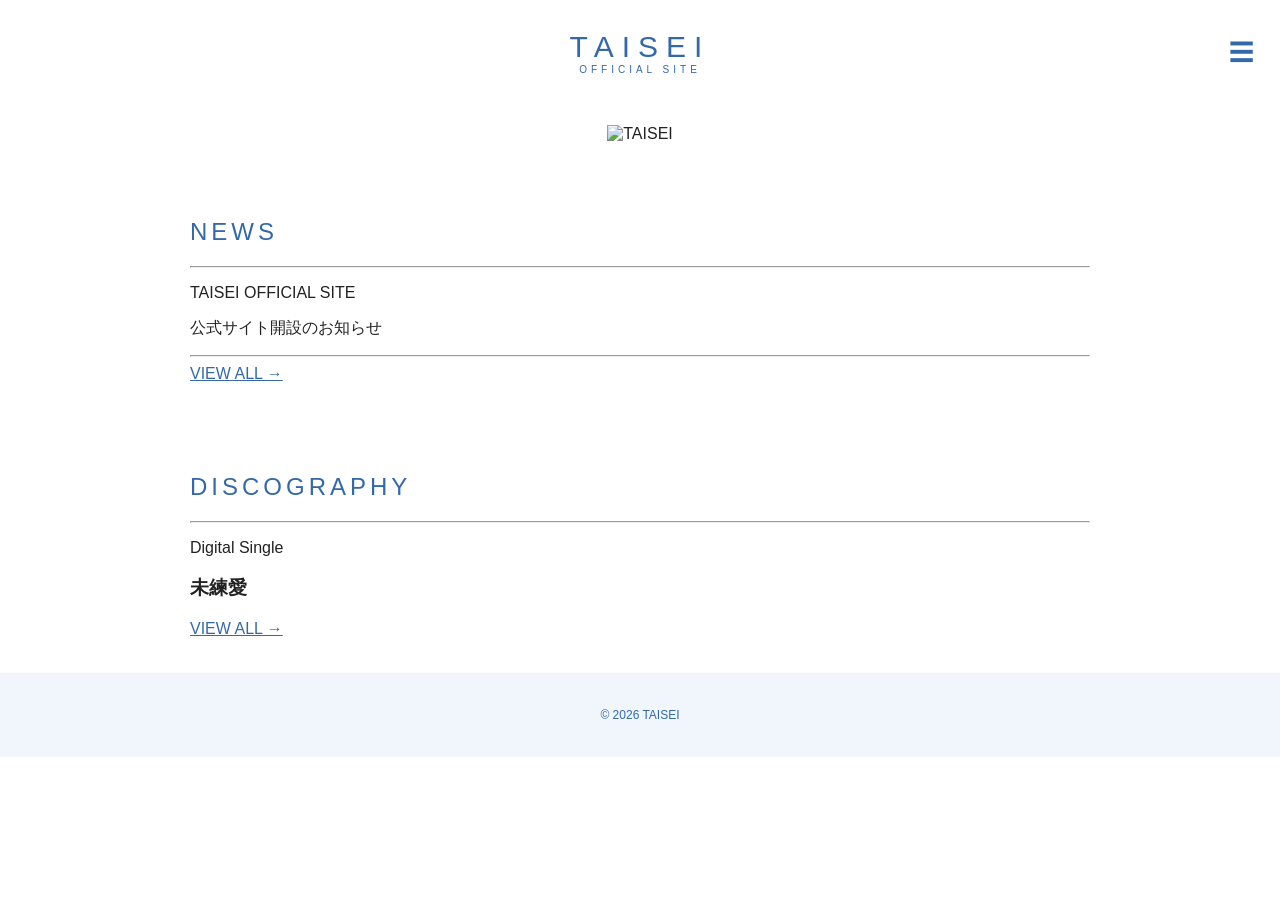
==== index.html @ 9fe16e0a "Create index.html" ====
<!DOCTYPE html>
<html lang="ja">
<head>
<meta charset="UTF-8">
<meta name="viewport" content="width=device-width, initial-scale=1.0">
<title>TAISEI OFFICIAL SITE</title>
<style>
body {
  margin: 0;
  background: #ffffff;
  color: #222222;
  font-family: sans-serif;
}
header {
  padding: 30px 20px;
  text-align: center;
  color: #3469a9;
  position: relative;
}
.logo {
  font-size: 30px;
  font-weight: 300;
  letter-spacing: 8px;
}
.subtitle {
  font-size: 10px;
  letter-spacing: 4px;
}
.menu {
  position: absolute;
  right: 20px;
  top: 35px;
  font-size: 25px;
  color: #3469a9;
  background: none;
  border: none;
}
nav {
  display: none;
  background: #f0f6fc;
  text-align: center;
  padding: 20px;
}
nav a {
  display: block;
  padding: 15px;
  color: #3469a9;
  text-decoration: none;
}
.hero {
  padding: 20px;
  text-align: center;
}
.hero img {
  width: 100%;
  max-width: 900px;
}
section {
  max-width: 900px;
  margin: auto;
  padding: 35px 25px;
}
h2 {
  color: #3469a9;
  font-weight: 300;
  letter-spacing: 4px;
}
a {
  color: #3469a9;
}
footer {
  background: #f0f6fc;
  color: #3469a9;
  text-align: center;
  padding: 35px;
  font-size: 12px;
}
</style>
</head>
<body>

<header>
  <div class="logo">TAISEI</div>
  <div class="subtitle">OFFICIAL SITE</div>
  <button class="menu" aria-label="メニュー" onclick="toggleMenu()">☰</button>
</header>

<nav id="nav">
  <a href="index.html">HOME</a>
  <a href="news.html">NEWS</a>
  <a href="profile.html">PROFILE</a>
  <a href="discography.html">DISCOGRAPHY</a>
  <a href="contact.html">CONTACT</a>
</nav>

<div class="hero">
  <img src="artist.jpg" alt="TAISEI">
</div>

<section>
  <h2>NEWS</h2>
  <hr>
  <p>TAISEI OFFICIAL SITE</p>
  <p>公式サイト開設のお知らせ</p>
  <hr>
  <a href="news.html">VIEW ALL →</a>
</section>

<section>
  <h2>DISCOGRAPHY</h2>
  <hr>
  <p>Digital Single</p>
  <h3>未練愛</h3>
  <a href="discography.html">VIEW ALL →</a>
</section>

<footer>
  © 2026 TAISEI
</footer>

<script>
function toggleMenu() {
  const nav = document.getElementById("nav");
  nav.style.display =
    nav.style.display === "block" ? "none" : "block";
}
</script>

</body>
</html>
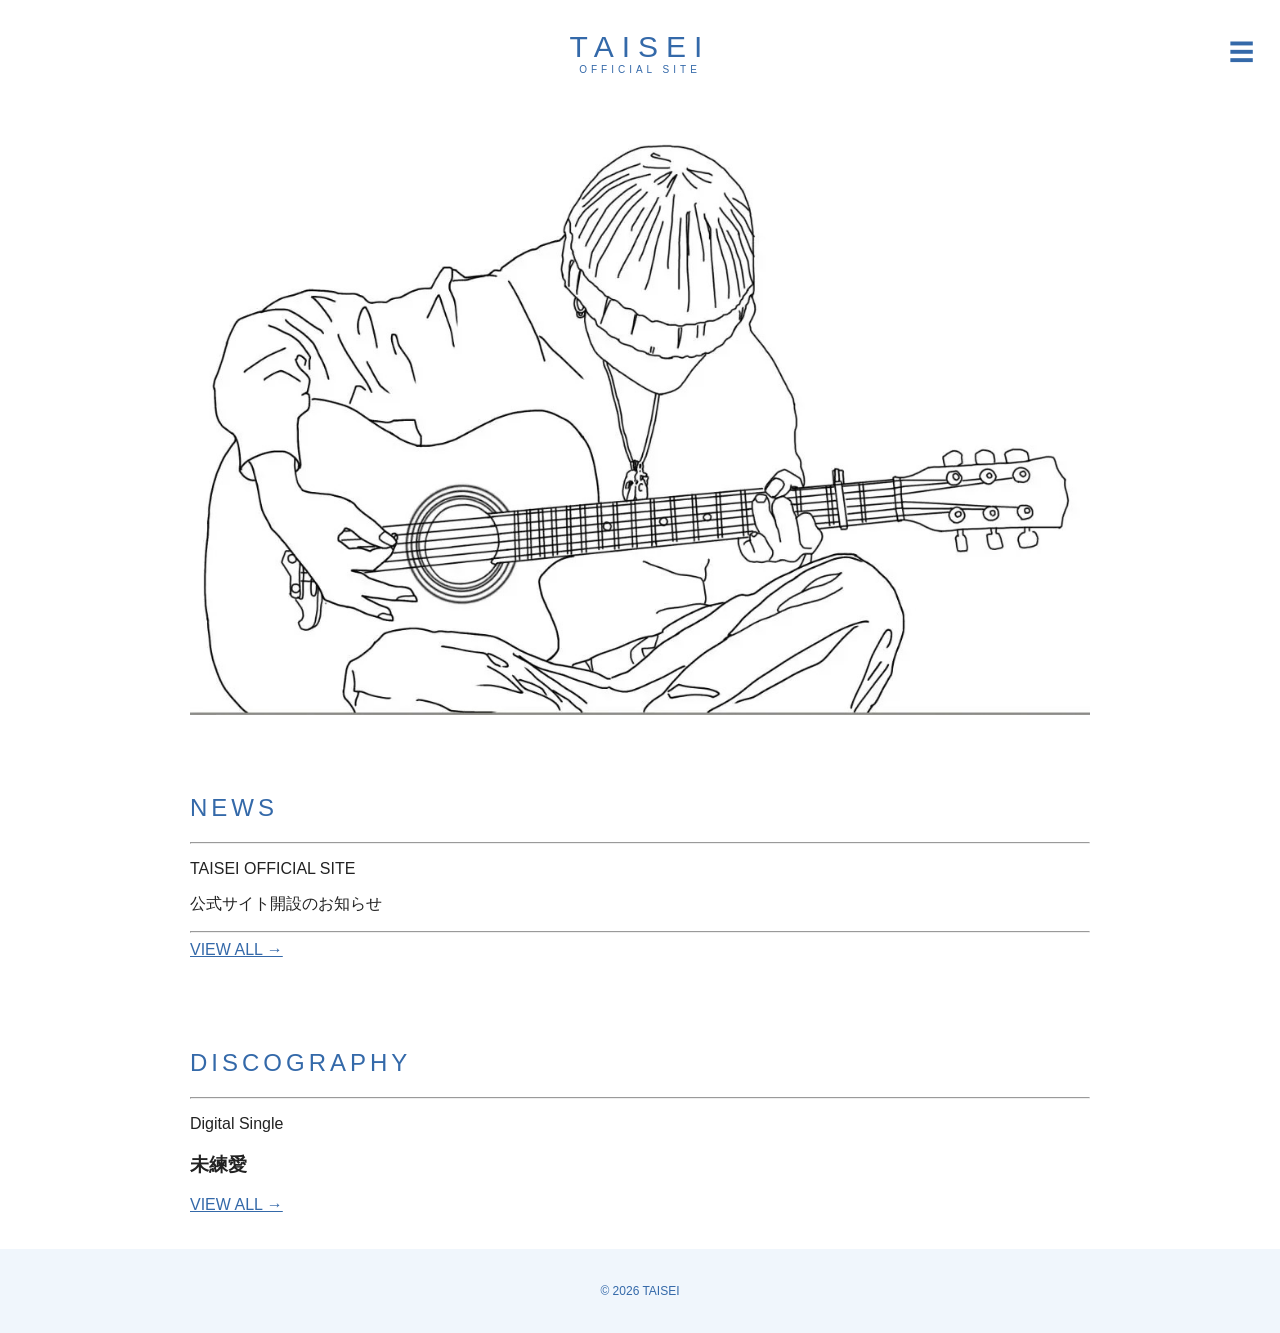
==== commit 9a1580e1: "Update index.html" ====
--- a/index.html
+++ b/index.html
@@ -95,7 +95,7 @@
 </nav>
 
 <div class="hero">
-  <img src="artist.jpg" alt="TAISEI">
+  <img src="artist.jpeg" alt="TAISEI">
 </div>
 
 <section>
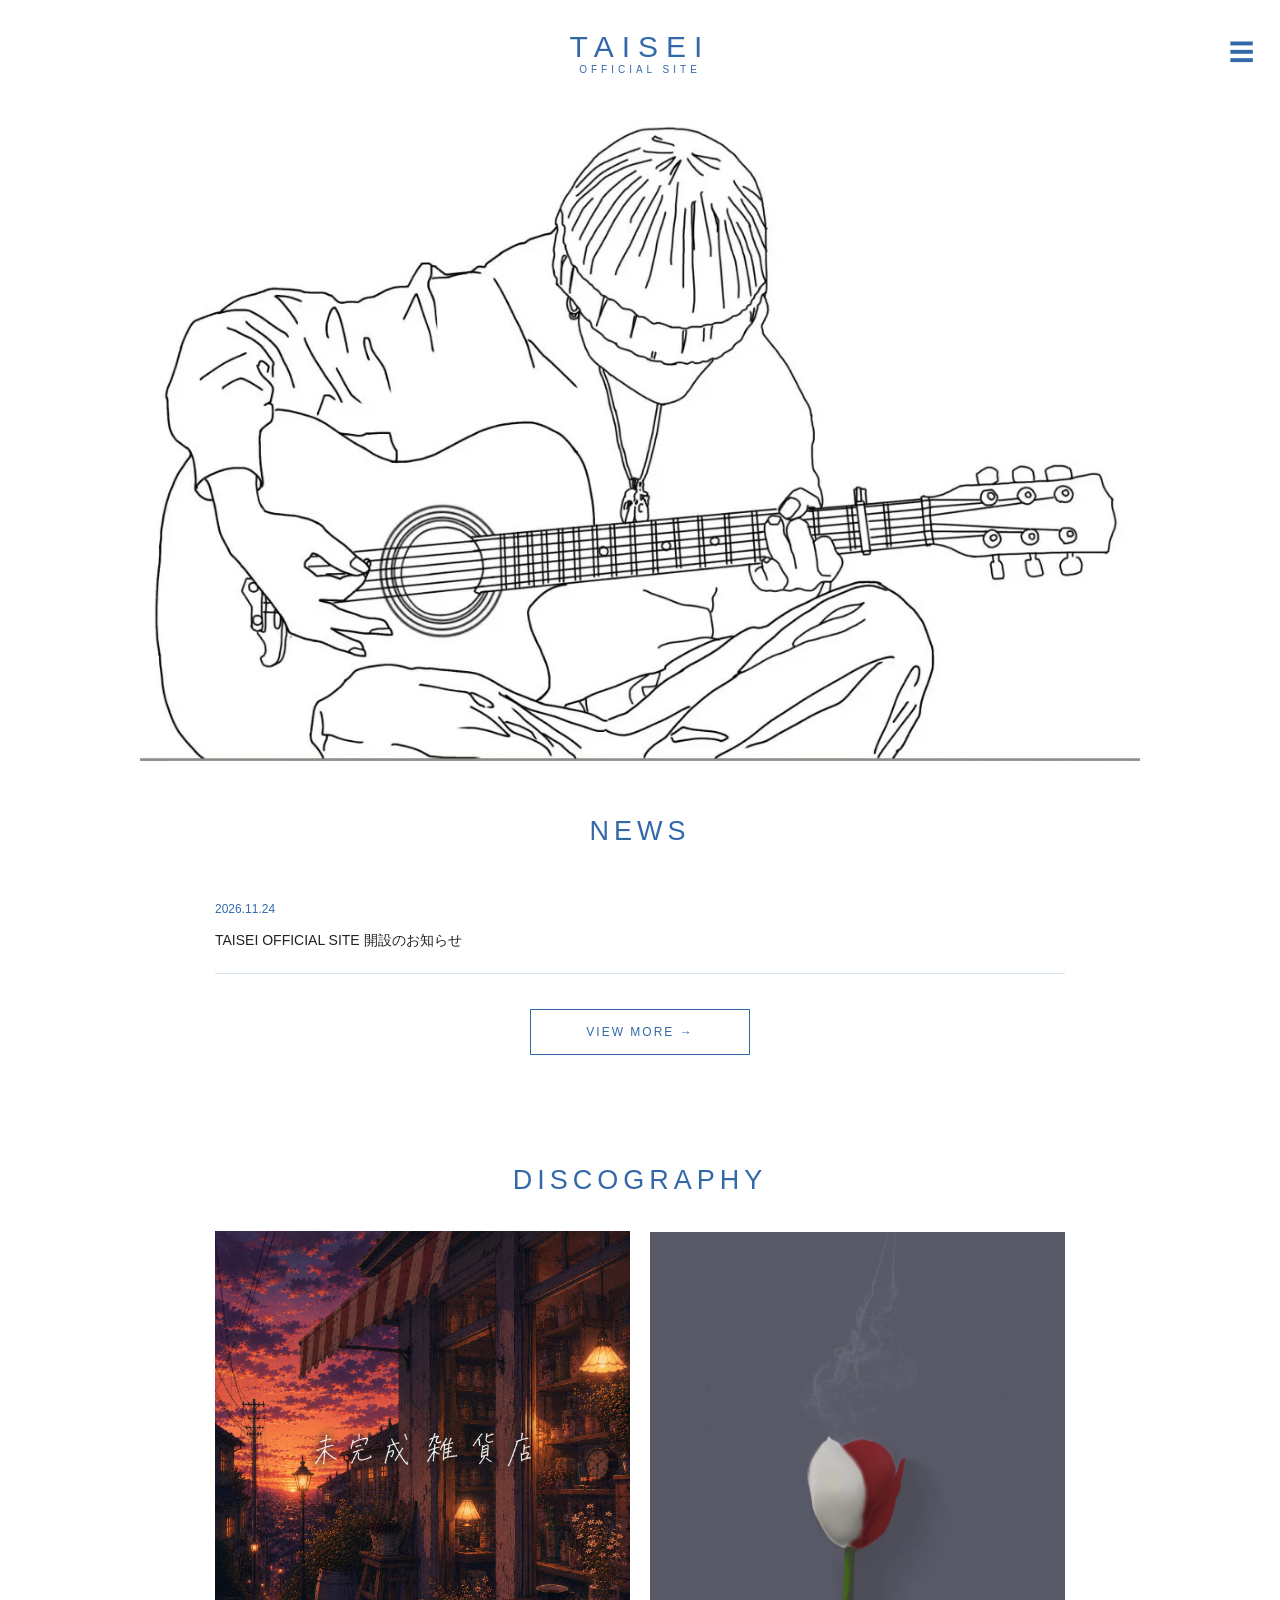
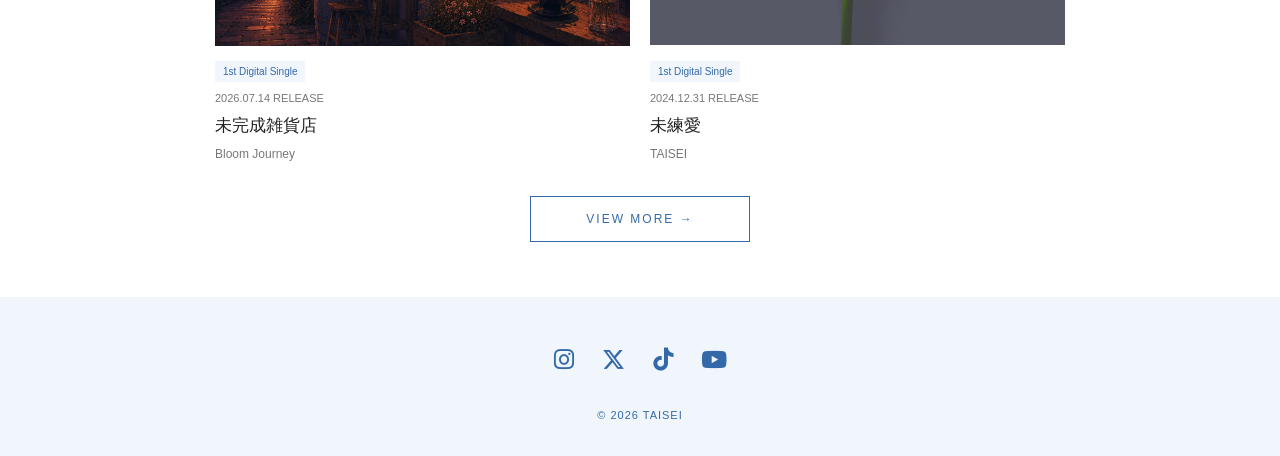
==== commit aa7b5eec: "Update index.html" ====
--- a/index.html
+++ b/index.html
@@ -1,11 +1,17 @@
- 
+
 <!DOCTYPE html>
 <html lang="ja">
 <head>
 <meta charset="UTF-8">
 <meta name="viewport" content="width=device-width, initial-scale=1.0">
 <title>TAISEI OFFICIAL SITE</title>
+<meta name="description" content="シンガーソングライターTAISEIの公式サイト。最新情報、プロフィール、楽曲情報などを掲載。">
+<link rel="stylesheet" href="https://cdnjs.cloudflare.com/ajax/libs/font-awesome/6.7.2/css/all.min.css">
+
 <style>
+* {
+  box-sizing: border-box;
+}
 body {
   margin: 0;
   background: #ffffff;
@@ -35,6 +41,7 @@
   color: #3469a9;
   background: none;
   border: none;
+  cursor: pointer;
 }
 nav {
   display: none;
@@ -42,88 +49,262 @@
   text-align: center;
   padding: 20px;
 }
-nav a {
+nav .nav-link {
   display: block;
   padding: 15px;
   color: #3469a9;
   text-decoration: none;
+  letter-spacing: 2px;
+  font-size: 14px;
+}
+.sns {
+  display: flex;
+  justify-content: center;
+  align-items: center;
+  gap: 28px;
+  padding: 25px 0;
+}
+.sns a {
+  color: #3469a9;
+  font-size: 23px;
+  text-decoration: none;
+  transition: opacity 0.2s;
+}
+.sns a:hover {
+  opacity: 0.5;
 }
 .hero {
-  padding: 20px;
-  text-align: center;
+  max-width: 1000px;
+  margin: auto;
 }
 .hero img {
+  display: block;
   width: 100%;
-  max-width: 900px;
-}
-section {
+  height: auto;
+}
+main {
   max-width: 900px;
   margin: auto;
-  padding: 35px 25px;
-}
-h2 {
-  color: #3469a9;
+  padding: 0 25px;
+}
+section {
+  padding: 55px 0;
+}
+.section-title {
+  text-align: center;
+  color: #3469a9;
+  font-size: 27px;
   font-weight: 300;
-  letter-spacing: 4px;
-}
-a {
-  color: #3469a9;
+  letter-spacing: 5px;
+  margin: 0 0 35px;
+}
+.news-item {
+  display: block;
+  padding: 20px 0;
+  border-bottom: 1px solid #d6e4f2;
+  text-decoration: none;
+  color: #222222;
+}
+.news-date {
+  font-size: 12px;
+  color: #3469a9;
+  margin-bottom: 12px;
+}
+.news-text {
+  font-size: 14px;
+  line-height: 1.8;
+}
+.releases {
+  display: grid;
+  grid-template-columns: repeat(2, minmax(0, 1fr));
+  gap: 20px;
+}
+.release {
+  text-decoration: none;
+  color: #222222;
+}
+.jacket {
+  display: block;
+  width: 100%;
+  aspect-ratio: 1 / 1;
+  object-fit: contain;
+}
+.type {
+  display: inline-block;
+  margin-top: 15px;
+  padding: 5px 8px;
+  background: #f0f6fc;
+  color: #3469a9;
+  font-size: 10px;
+}
+.date {
+  color: #777777;
+  font-size: 11px;
+  margin-top: 10px;
+}
+.release h3 {
+  font-size: 17px;
+  font-weight: 500;
+  margin: 10px 0;
+}
+.artist {
+  color: #777777;
+  font-size: 12px;
+}
+.more {
+  display: block;
+  width: 220px;
+  max-width: 100%;
+  margin: 35px auto 0;
+  padding: 15px;
+  border: 1px solid #3469a9;
+  color: #3469a9;
+  text-align: center;
+  text-decoration: none;
+  font-size: 12px;
+  letter-spacing: 2px;
 }
 footer {
   background: #f0f6fc;
   color: #3469a9;
   text-align: center;
-  padding: 35px;
-  font-size: 12px;
+  padding: 25px 20px 35px;
+}
+.copyright {
+  font-size: 11px;
+  letter-spacing: 1px;
+  margin-top: 10px;
 }
 </style>
 </head>
+
 <body>
 
 <header>
   <div class="logo">TAISEI</div>
   <div class="subtitle">OFFICIAL SITE</div>
-  <button class="menu" aria-label="メニュー" onclick="toggleMenu()">☰</button>
+  <button class="menu" aria-label="メニュー" aria-expanded="false" onclick="toggleMenu()">☰</button>
 </header>
 
 <nav id="nav">
-  <a href="index.html">HOME</a>
-  <a href="news.html">NEWS</a>
-  <a href="profile.html">PROFILE</a>
-  <a href="discography.html">DISCOGRAPHY</a>
-  <a href="contact.html">CONTACT</a>
+
+  <a class="nav-link" href="index.html">HOME</a>
+  <a class="nav-link" href="news.html">NEWS</a>
+  <a class="nav-link" href="profile.html">PROFILE</a>
+  <a class="nav-link" href="discography.html">DISCOGRAPHY</a>
+  <a class="nav-link" href="contact.html">CONTACT</a>
+
+  <div class="sns">
+
+    <a href="https://www.instagram.com/taisei_bj/" target="_blank" rel="noopener noreferrer" aria-label="Instagram">
+      <i class="fa-brands fa-instagram"></i>
+    </a>
+
+    <a href="https://x.com/taise1__" target="_blank" rel="noopener noreferrer" aria-label="X">
+      <i class="fa-brands fa-x-twitter"></i>
+    </a>
+
+    <a href="https://www.tiktok.com/@taisei_bj" target="_blank" rel="noopener noreferrer" aria-label="TikTok">
+      <i class="fa-brands fa-tiktok"></i>
+    </a>
+
+    <a href="https://youtube.com/@taisei_from_bloom.journey" target="_blank" rel="noopener noreferrer" aria-label="YouTube">
+      <i class="fa-brands fa-youtube"></i>
+    </a>
+
+  </div>
+
 </nav>
 
 <div class="hero">
   <img src="artist.jpeg" alt="TAISEI">
 </div>
 
-<section>
-  <h2>NEWS</h2>
-  <hr>
-  <p>TAISEI OFFICIAL SITE</p>
-  <p>公式サイト開設のお知らせ</p>
-  <hr>
-  <a href="news.html">VIEW ALL →</a>
-</section>
-
-<section>
-  <h2>DISCOGRAPHY</h2>
-  <hr>
-  <p>Digital Single</p>
-  <h3>未練愛</h3>
-  <a href="discography.html">VIEW ALL →</a>
-</section>
+<main>
+
+  <section>
+
+    <h2 class="section-title">NEWS</h2>
+
+    <a class="news-item" href="news.html">
+      <div class="news-date">2026.11.24</div>
+      <div class="news-text">TAISEI OFFICIAL SITE 開設のお知らせ</div>
+    </a>
+
+    <a class="more" href="news.html">
+      VIEW MORE →
+    </a>
+
+  </section>
+
+  <section>
+
+    <h2 class="section-title">DISCOGRAPHY</h2>
+
+    <div class="releases">
+
+      <a class="release" href="bloom.html">
+        <img class="jacket" src="bloom.jpeg" alt="未完成雑貨店">
+        <span class="type">1st Digital Single</span>
+        <div class="date">2026.07.14 RELEASE</div>
+        <h3>未完成雑貨店</h3>
+        <div class="artist">Bloom Journey</div>
+      </a>
+
+      <a class="release" href="mirenai.html">
+        <img class="jacket" src="mirenai.jpeg" alt="未練愛">
+        <span class="type">1st Digital Single</span>
+        <div class="date">2024.12.31 RELEASE</div>
+        <h3>未練愛</h3>
+        <div class="artist">TAISEI</div>
+      </a>
+
+    </div>
+
+    <a class="more" href="discography.html">
+      VIEW MORE →
+    </a>
+
+  </section>
+
+</main>
 
 <footer>
-  © 2026 TAISEI
+
+  <div class="sns">
+
+    <a href="https://www.instagram.com/taisei_bj/" target="_blank" rel="noopener noreferrer" aria-label="Instagram">
+      <i class="fa-brands fa-instagram"></i>
+    </a>
+
+    <a href="https://x.com/taise1__" target="_blank" rel="noopener noreferrer" aria-label="X">
+      <i class="fa-brands fa-x-twitter"></i>
+    </a>
+
+    <a href="https://www.tiktok.com/@taisei_bj" target="_blank" rel="noopener noreferrer" aria-label="TikTok">
+      <i class="fa-brands fa-tiktok"></i>
+    </a>
+
+    <a href="https://youtube.com/@taisei_from_bloom.journey" target="_blank" rel="noopener noreferrer" aria-label="YouTube">
+      <i class="fa-brands fa-youtube"></i>
+    </a>
+
+  </div>
+
+  <div class="copyright">
+    © 2026 TAISEI
+  </div>
+
 </footer>
 
 <script>
 function toggleMenu() {
   const nav = document.getElementById("nav");
-  nav.style.display =
-    nav.style.display === "block" ? "none" : "block";
+  const button = document.querySelector(".menu");
+  const isOpen = nav.style.display === "block";
+  nav.style.display = isOpen ? "none" : "block";
+  button.textContent = isOpen ? "☰" : "×";
+  button.setAttribute("aria-expanded", String(!isOpen));
 }
 </script>
 
